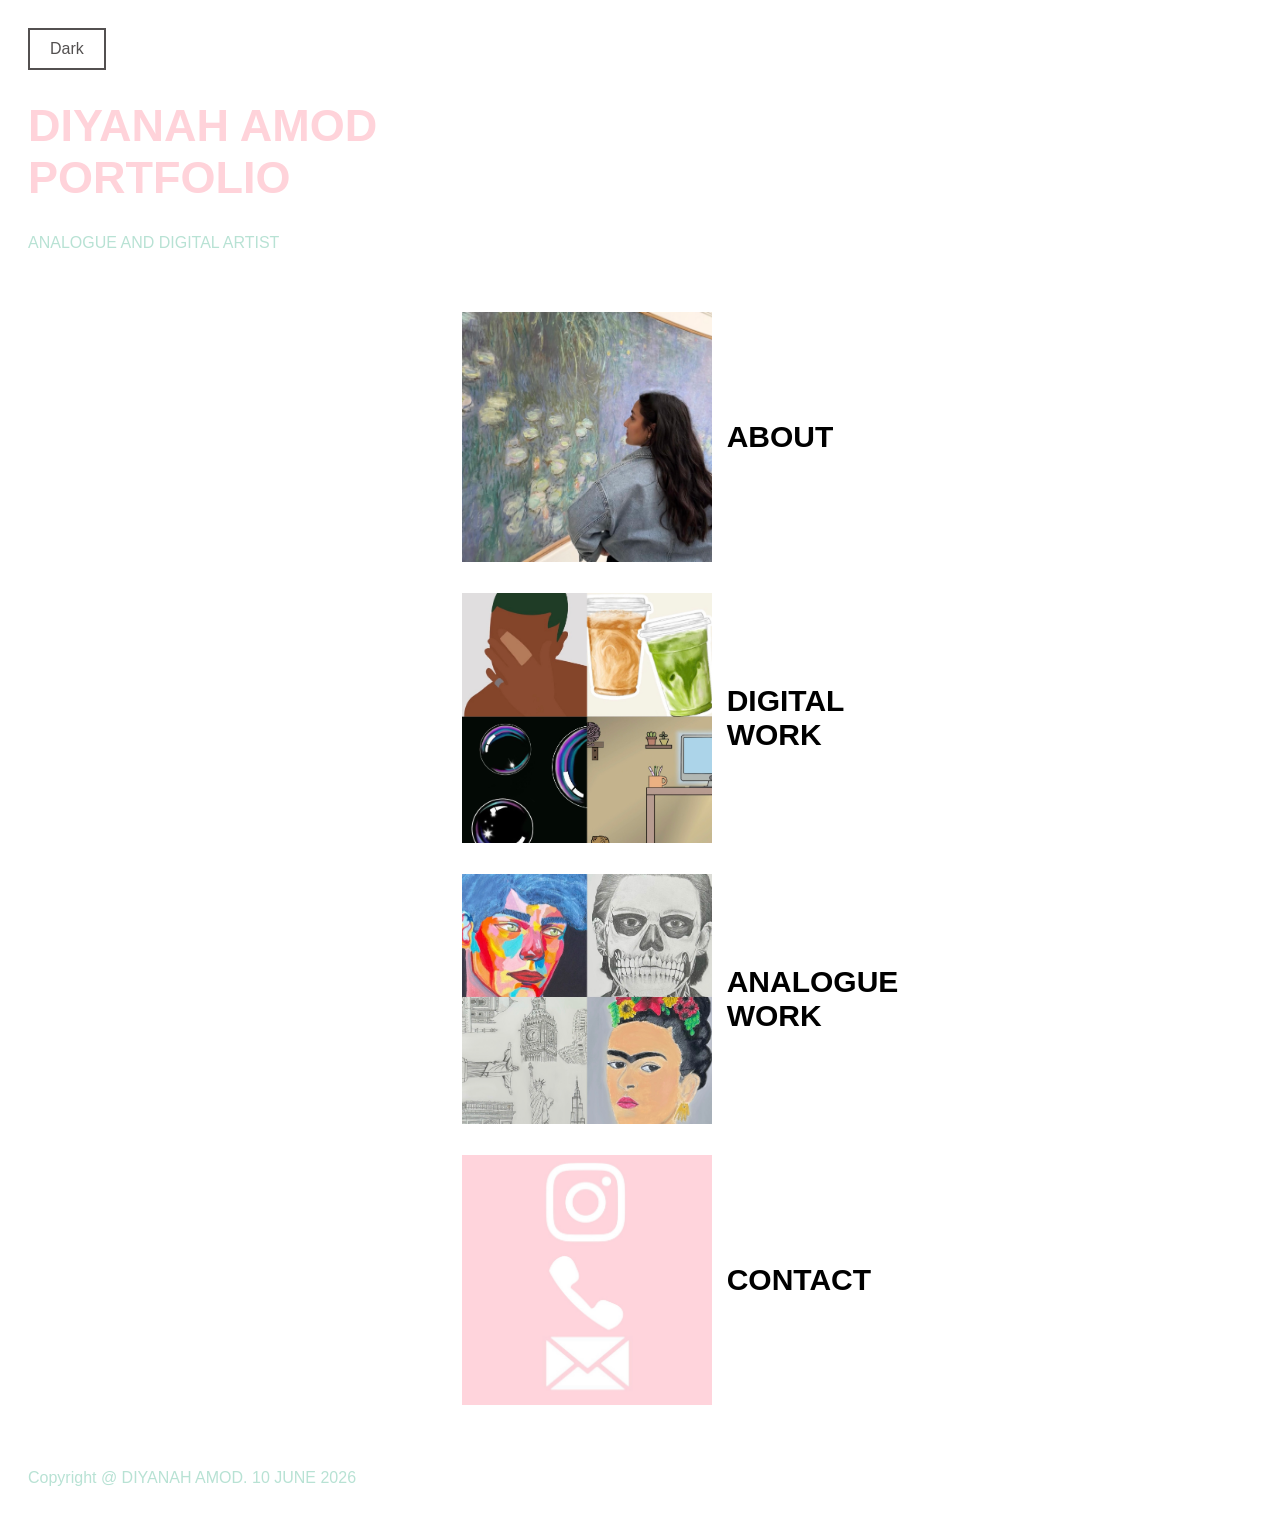
==== docs/index.html @ f0861f55 "Rename Pages to docs for GitHub Pages" ====
<!DOCTYPE html>
<html lang="en">
<head>
    <meta charset="UTF-8">
    <meta name="viewport" content="width=device-width, initial-scale=1.0">
    <meta 
   
    />
    <title>Diyanah Portfolio Website</title>
    <link rel="stylesheet" href="../../styles.css"/>
    <script src="js/app.js" defer></script>

</head>

<body>
    <button id="theme-toggle" class="theme-toggle">Dark</button>


<header>
        <h1 id="main-heading">DIYANAH AMOD<br>PORTFOLIO</h1> 
        <p>ANALOGUE AND DIGITAL ARTIST</p>
</header>


   <footer>
        <p>Copyright @ DIYANAH AMOD. <time datetime="2026-06-10">10 JUNE 2026</time></p>
    </footer>

  
</body>
</html>
---- styles.css ----
/* theme */

h1 {
    font-size: 45px;
    color: rgb(255, 211, 218);
}

p {
    color: rgb(184, 226, 212);
}


body {
    background-color: var(--bg-color);
    color: var(--text-color);
    font-family: Arial, sans-serif;
    padding: 20px;
    
   ;
}

 
body.dark-mode {
    background-color: #2a2a2a;
    color: #cfcfcf;
    border-color: #444444;
    
}

/* theme button */
.theme-toggle-container {
    text-align: center;
    padding: 20px;
}


.theme-toggle {
    background-color: transparent;
    color:  #535050;
    border: 2px solid ;
    border-color: #535050;
    font-size: 16px;
   padding: 10px 20px;
    cursor: pointer;
}

.theme-toggle:hover {
    
    transform: scale(1.05);
}


/* Lightbox */
#lightboxBack {
    display: none;
    position: fixed;
    top: 0;
    left: 0;
    width: 100%;
    height: 100%;
    background-color: #181818;
    z-index: 1000;
    cursor: pointer;
    justify-content: center;
    align-items: center;
}

#lightboxBack.active {
    display: flex;
}

#lightboxImg {
    max-width: 100%;
    max-height: 100%;
   
}

.lightbox-close:hover {
    color: #ccc;
    transform: scale(1.1);
}


/* about */

.about-content {
    display: flex;
    align-items: center;
    justify-content: center;
    gap: 60px;
    max-width: 1200px;
    margin: 50px ;
    padding: 0 20px;
}

.about-img {
    flex: 1;
    max-width: 500px;
    max-height: 500Px;
}

.about-img img {
    width: 100%;
    height: 100%;
  
   
}

.about-text {
    flex: 1;
    max-width: 500px;
    width: 100%;
    height: 100%;
}

.about-text p {
    font-size: 20px;
    line-height: 1.6;
    margin-bottom: 30px;
    color: var(--text-color);
}

.about-text p:first-child {
    font-size: 24px;
    font-weight: bold;
    margin-bottom: 20px;
}

/* sorting */
.work-grid {
    display: grid ;
    grid-template-columns: repeat(auto-fill, minmax(300px, 1fr)) ;
    gap: 20px ;
    padding: 20px ;
}

.work-grid figure {
    
    border-radius: 0px;
    transition: transform 0.3s ease;
}

.work-grid figure:hover {
    transform: scale(1.05);
}

.work-grid img {
    width: 100% ;
    height: 250px ;
    object-fit: cover ; ;
    cursor: pointer;
}

.work-grid figcaption {
    margin-top: 10px;
    text-align: left;
    font-weight: bold;
    color: var(--text-color);
}

.sort-toggle {
     background-color: transparent;
    color:  #535050;
    border: 2px solid ;
    border-color: #535050;
    font-size: 16px;
   padding: 10px 20px;
    cursor: pointer;
   
}

.sort-toggle:hover {
    
    transform: scale(1.05);
}



/* Main nav */
.main-nav {
    padding: 20px;
    margin-bottom: 20px;
    display: flex;
    justify-content: center; 
    width: 100%;
}


.page-links {
    display: flex;
    flex-direction: column;
    align-items: flex-start; 
    gap: 15px;
   min-width: 250px; 
}

.page-links li {
    display: block;
    width: 100%;
}


.page-links li a {

     color: var(--text-color);
    display: flex;
    align-items: center;
    text-decoration: none;
font-size: 15px;
    font-weight: bold;
    padding: 8px ;
  
}

/* indes nav */
.nav-img {
    width: 300px;
    height: 300px;
    object-fit: cover;
    margin-right: 15px;
   
}

body:not(.work-page):not(.info-page) .main-nav .page-links a {
    font-size: 30px;
    padding: 8px 0;
}

body:not(.work-page):not(.info-page) .main-nav .nav-img {
    width: 250px;
    height: 250px;
    margin-right: 15px;
}

body:not(.work-page):not(.info-page) .main-nav .page-links {
    gap: 15px;
}

/* work nav */

.work-page .main-nav .nav-img {
    width: 18px;
    height: 18px;
    margin-right: 10px;
}

.work-page .main-nav .page-links {
    gap: 8px;
}

/* info nav */

.info-page .main-nav .nav-img {
    width: 18px;
    height: 18px;
    margin-right: 10px;
}

.info-page .main-nav .page-links {
    gap: 8px;
}


.work-page .page-links, .info-page .page-links {
    display: flex ;
    flex-direction: row ;
    flex-wrap: wrap;
    justify-content: center;  
    align-items: center;
    
}


.work-page .page-links li a, .info-page .page-links li a {
    flex-direction: column;   
    gap: 20px;
   
}

.work-page .page-links li, .info-page .page-links li {
    display: inline-block;
    width: auto;
}

.work-page .main-nav .nav-img, .info-page .main-nav .nav-img {
    width: 25px;
    height: 25px;
    
}

/* remove home button */
body:not(.work-page):not(.info-page) .page-links li:first-child {
    display: none;
}


/*contact */

.contact-content {
    display: flex;
    align-items: center;
    justify-content: center;
    max-width: 100%;
    margin: 50px ;

}
   

.contact-img {
    max-width: 300px;
}

.contact-img img {
    width: 100%;
    aspect-ratio: 1 / 1;
    object-fit: 100%;
    
}

.contact-text {
    margin-right: 100px;
    max-width: 500px;
}

.contact-text p:first-child {
    font-size: 24px;
    font-weight: bold;
    margin-bottom: 30px;
    color: rgb(184, 226, 212);
;
}

.contact-text ul {
    list-style: none;
    padding: 0;
    margin: 0;
}

.contact-text li {
    font-size: 20px;
    margin-bottom: 15px;
    color: var(--text-color);
}

.contact-text a {
    color: var(--text-color);
    text-decoration: none;
    transition: transform 0.3s ease;
}

.contact-text a:hover {
    text-decoration: underline;
}


@media (max-width: 768px) {
    .contact-content {
        flex-direction: column;
        gap: 40px;
        text-align: center;
    }
    
    .contact-img {
        max-width: 300px;
    }
    
    .contact-text li strong {
        display: block;
        margin-bottom: 5px;
    }
}


@media (max-width: 768px) {
    .about-content {
        flex-direction: column;
        gap: 30px;
        text-align: center;
    }
    
    .about-img {
        max-width: 300px;
    }
}


@media (max-width: 768px) {
    
    .work-page .page-links,
    .info-page .page-links {
        flex-direction: column ;
        gap: 15px;
    }
    
    .work-page .page-links li a,
    .info-page .page-links li a {
        flex-direction: row;
        justify-content: center;
    }
}
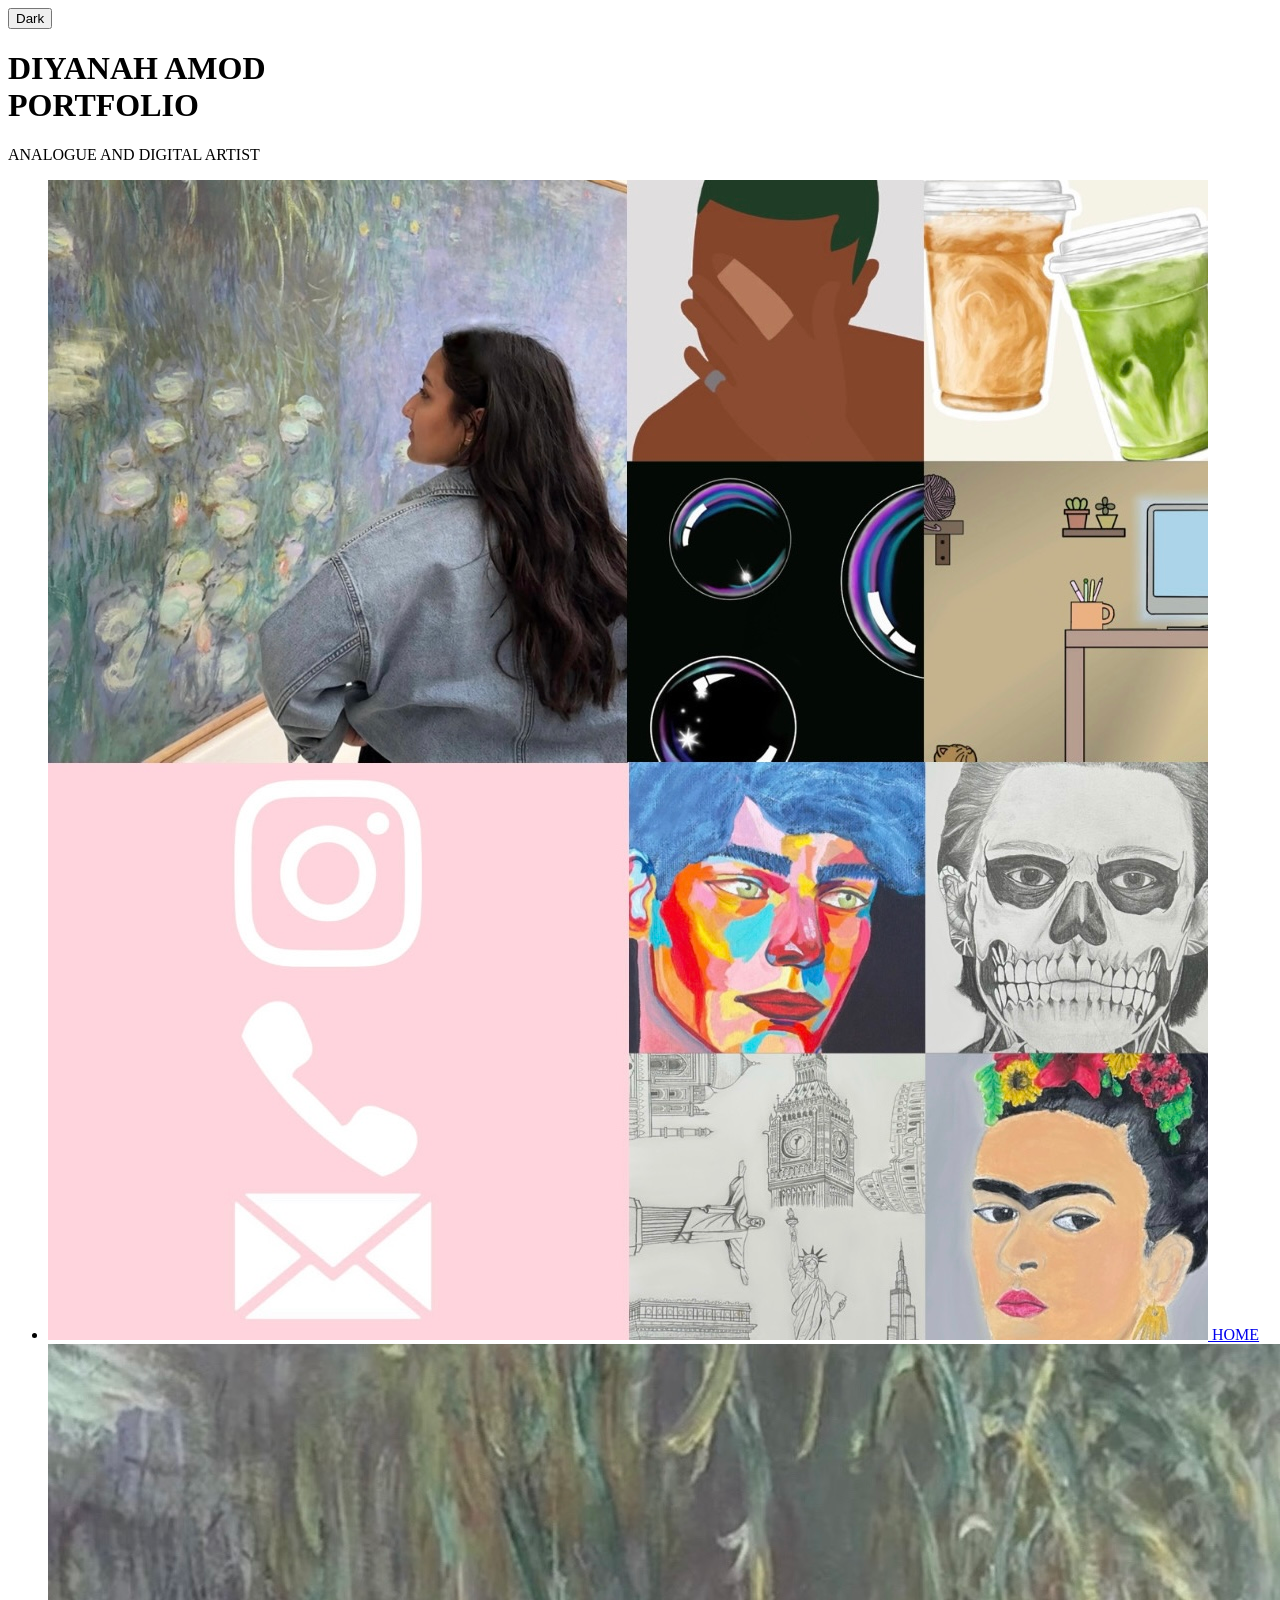
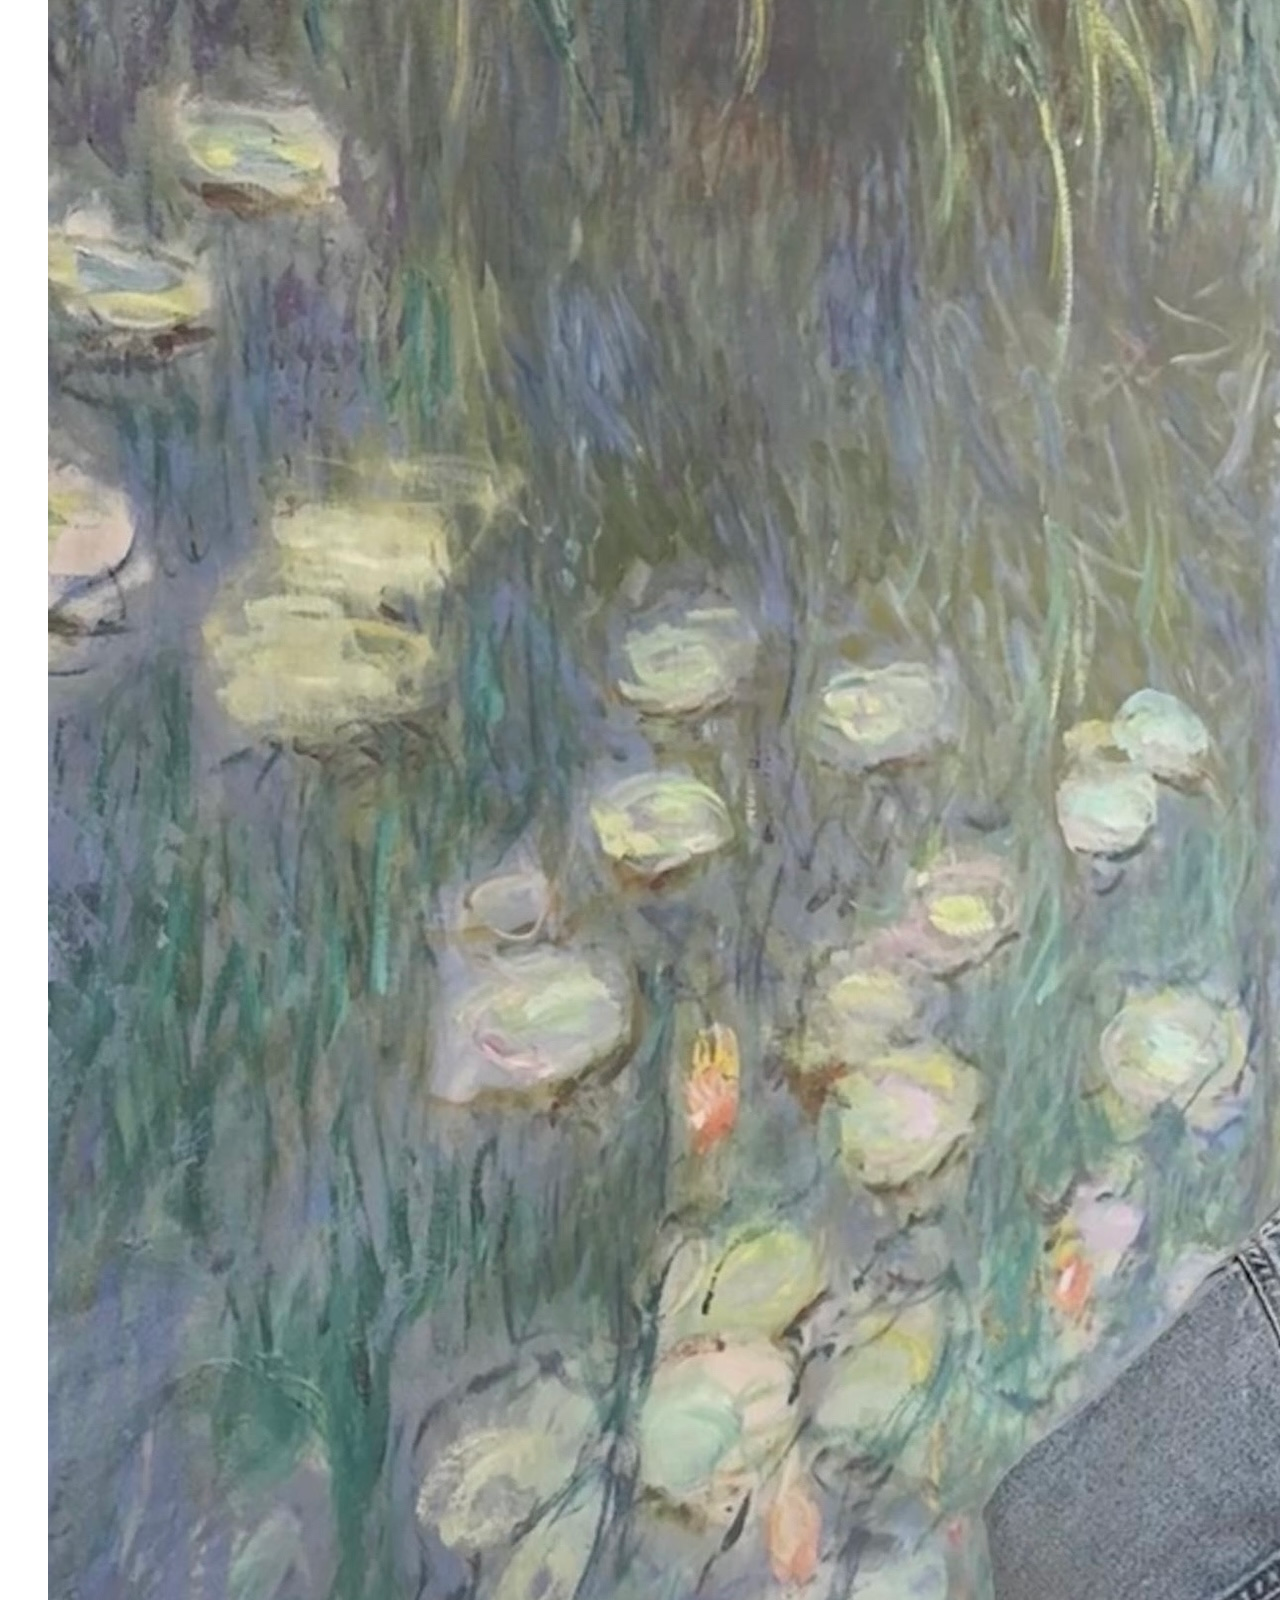
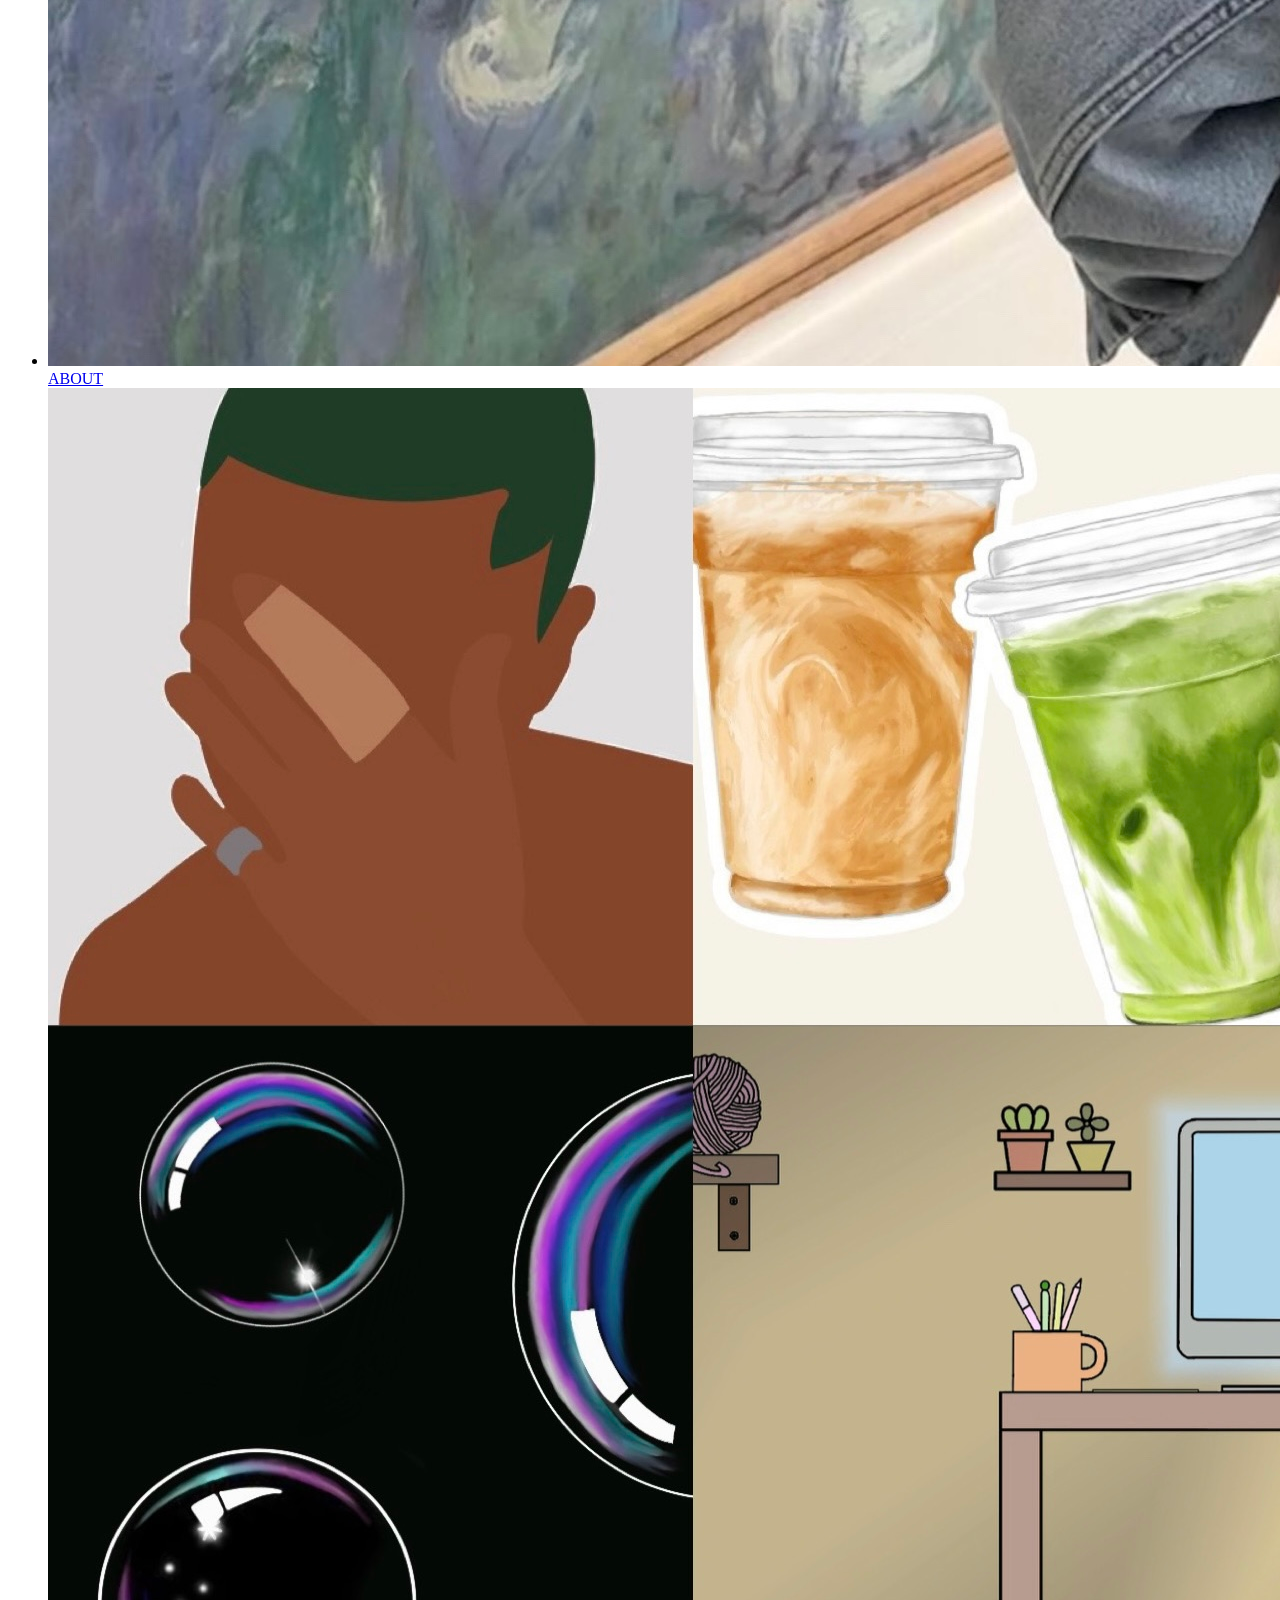
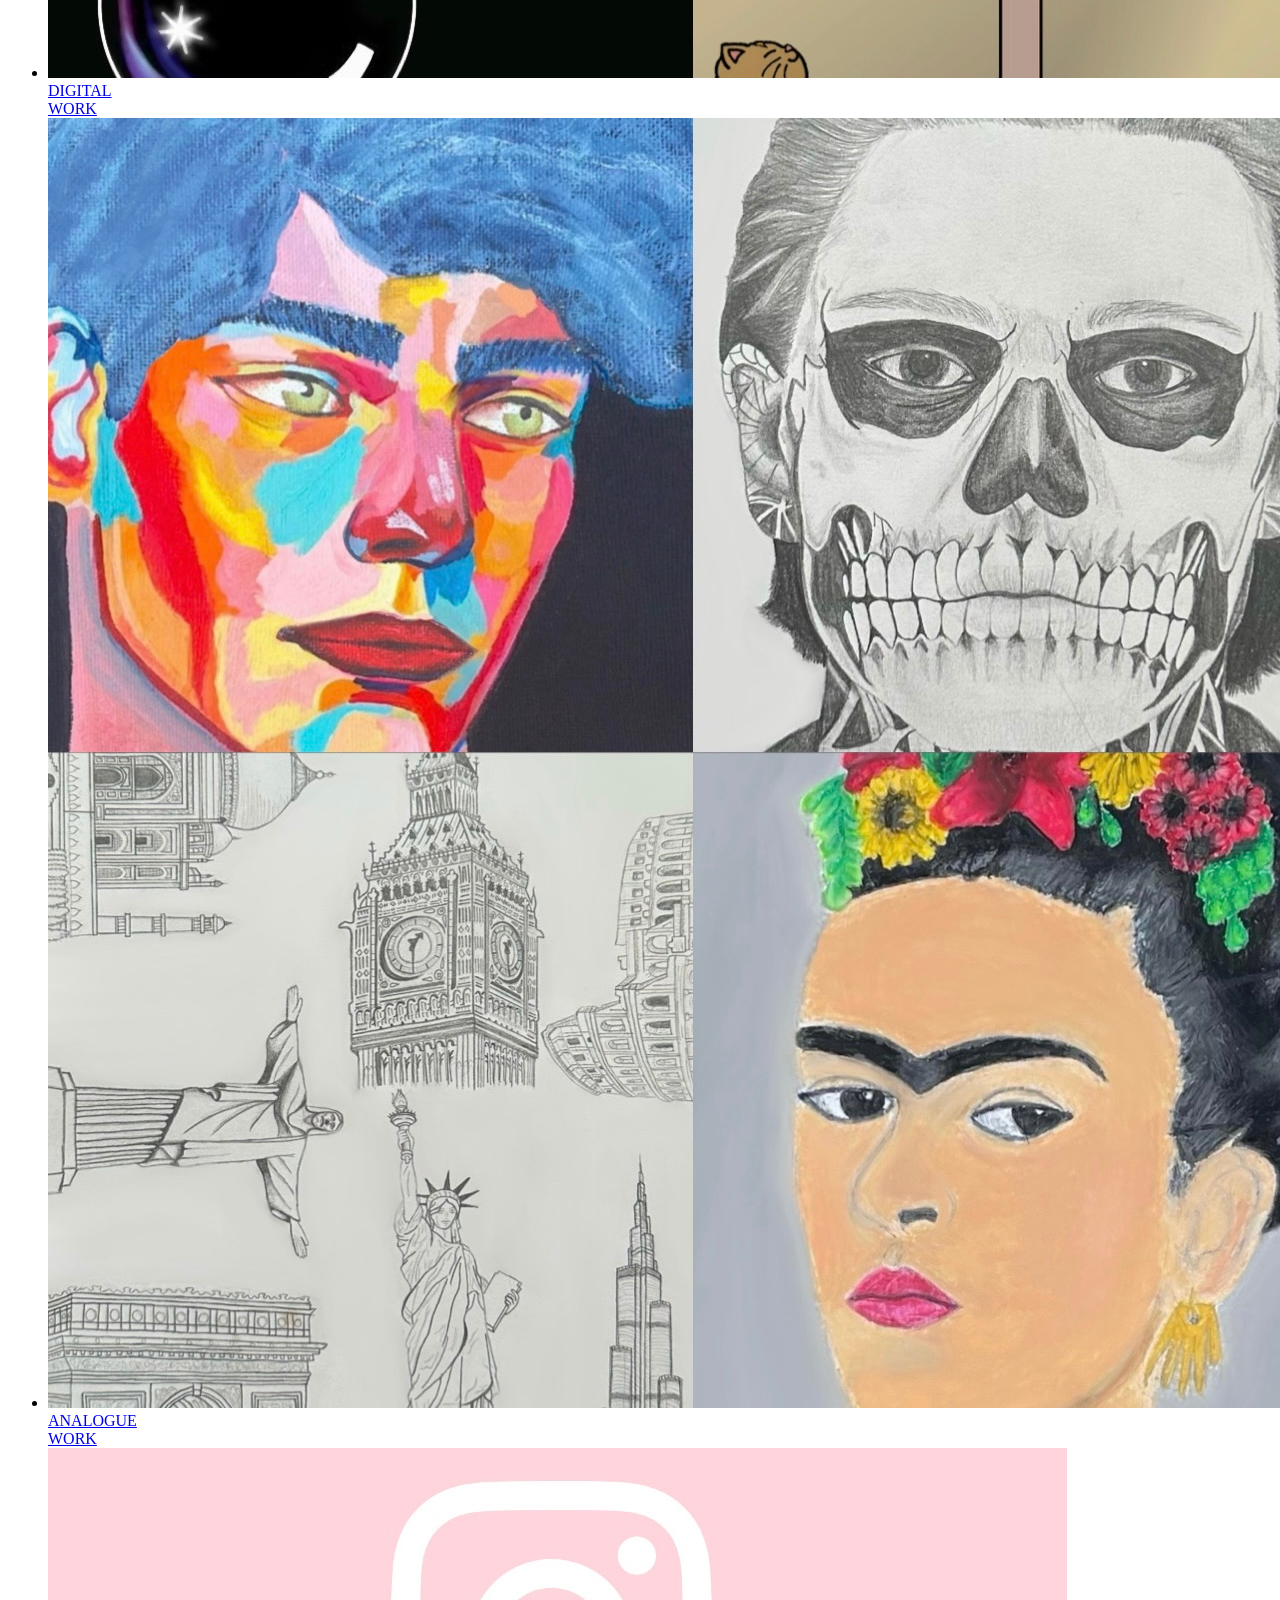
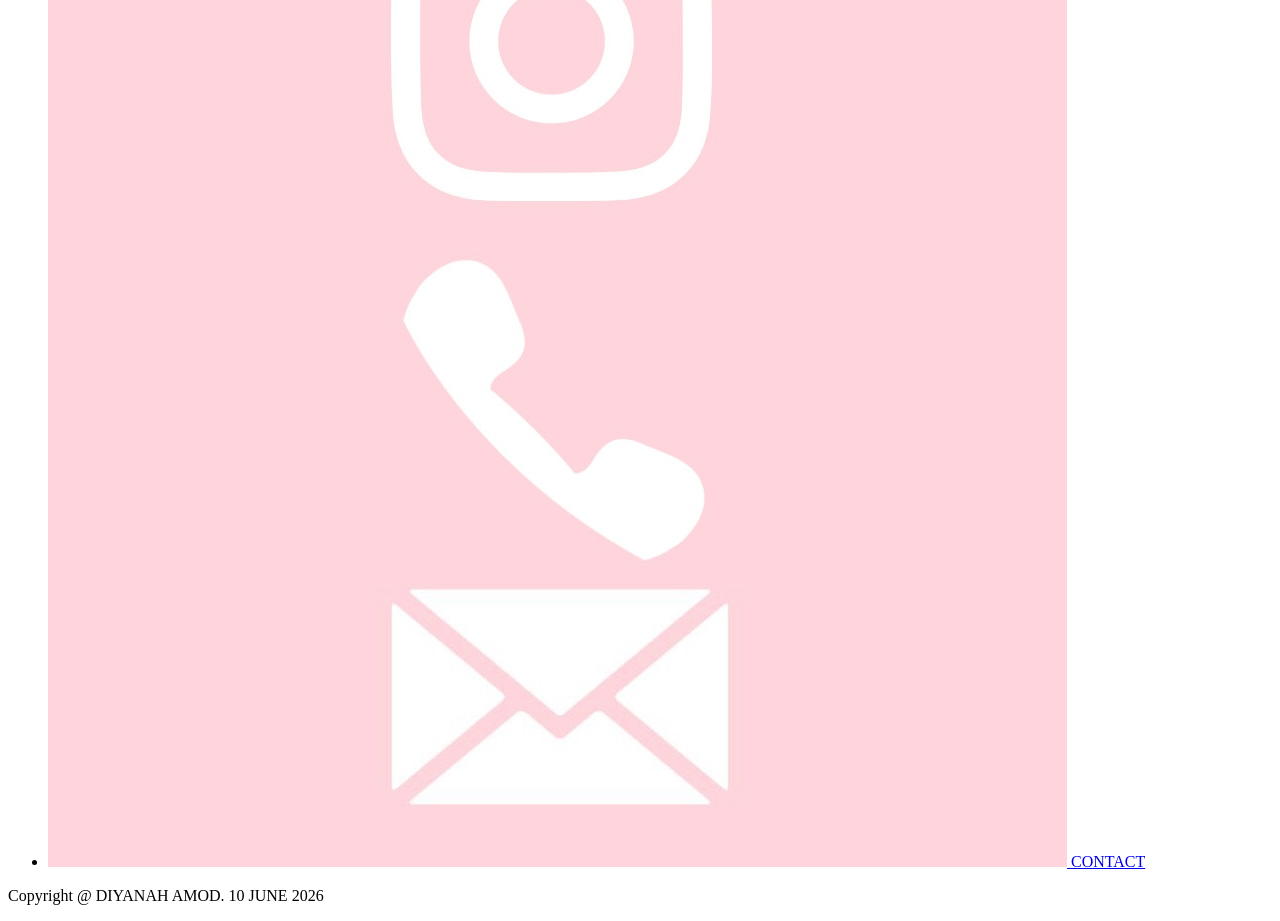
==== commit 35f05e6a: "Fix CSS path from ./ to ../ for all HTML files" ====
--- a/docs/index.html
+++ b/docs/index.html
@@ -7,7 +7,7 @@
    
     />
     <title>Diyanah Portfolio Website</title>
-    <link rel="stylesheet" href="../../styles.css"/>
+    <link rel="stylesheet" href=".../styles.css"/>
     <script src="js/app.js" defer></script>
 
 </head>
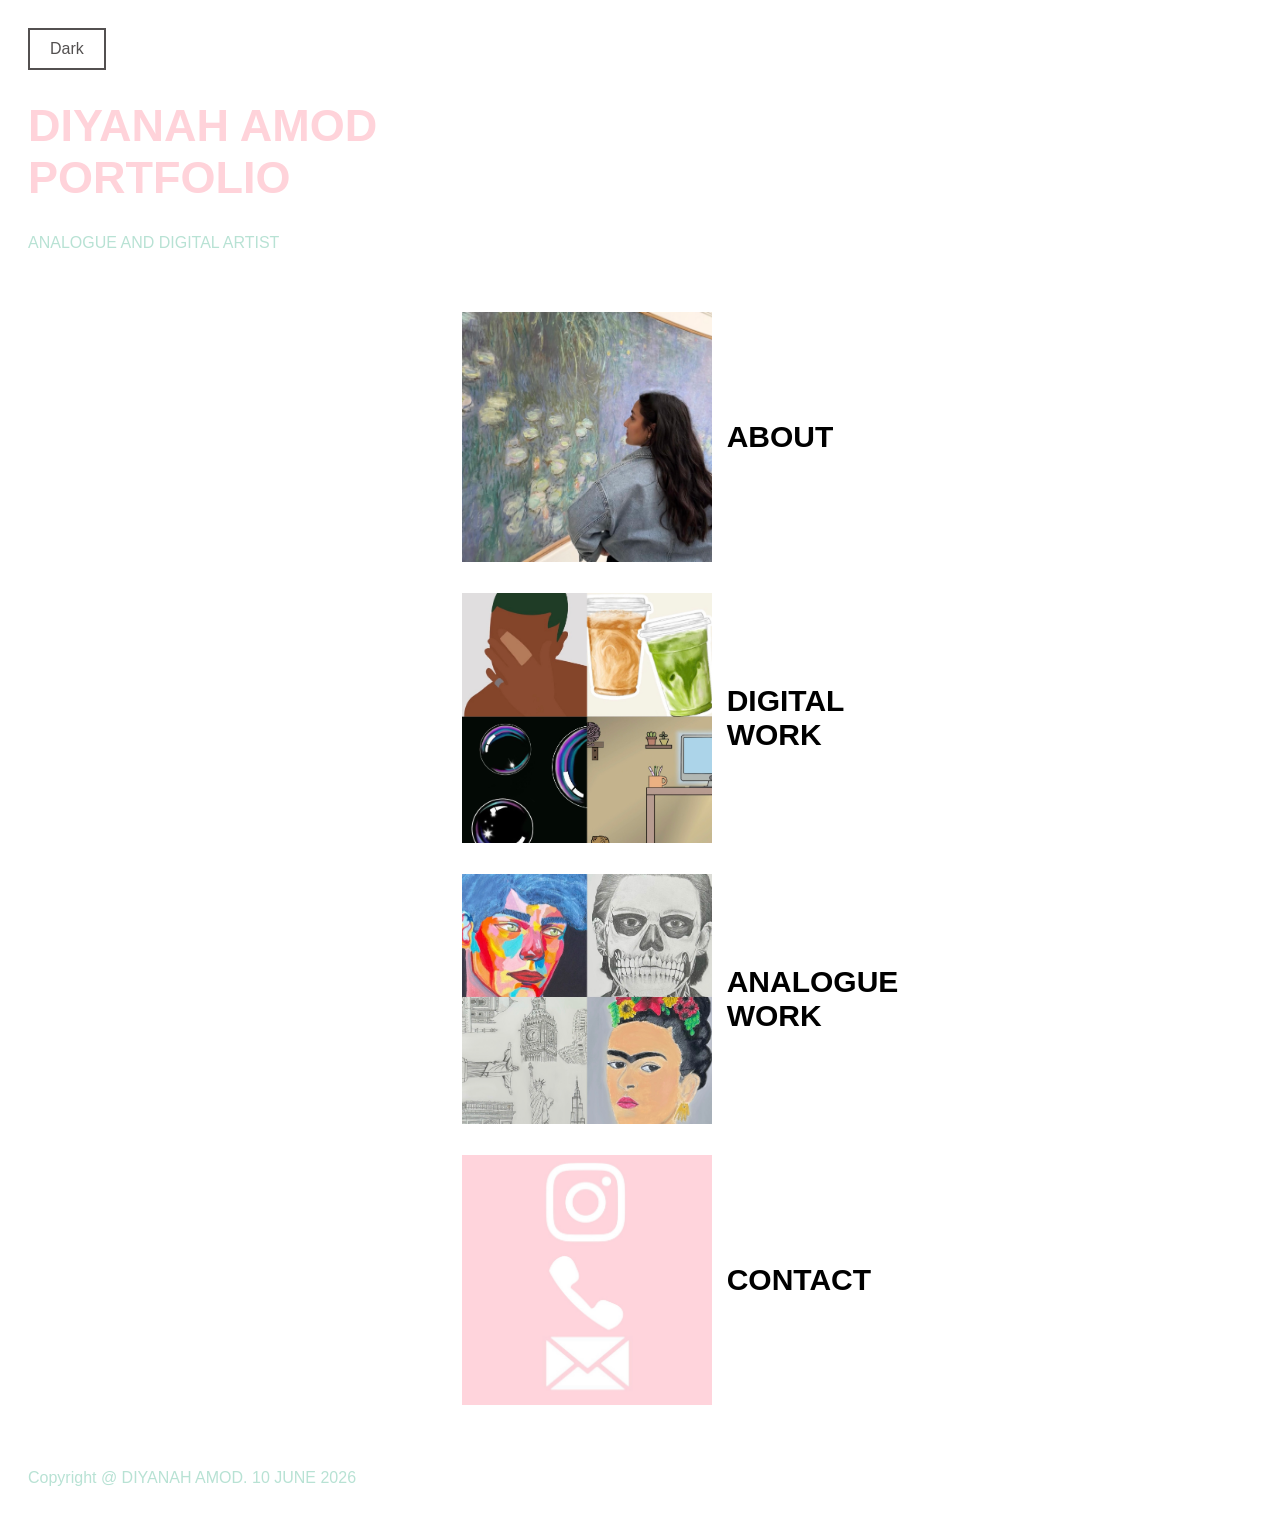
==== commit 14437bd6: "Update index.html changed style path" ====
--- a/docs/index.html
+++ b/docs/index.html
@@ -7,7 +7,7 @@
    
     />
     <title>Diyanah Portfolio Website</title>
-    <link rel="stylesheet" href=".../styles.css"/>
+    <link rel="stylesheet" href="../styles.css"/>
     <script src="js/app.js" defer></script>
 
 </head>
@@ -31,4 +31,4 @@
 </html>
 
 
-        +        
--- a/styles.css
+++ b/styles.css
@@ -0,0 +1,404 @@
+
+
+
+
+/* theme */
+
+h1 {
+    font-size: 45px;
+    color: rgb(255, 211, 218);
+}
+
+p {
+    color: rgb(184, 226, 212);
+}
+
+
+body {
+    background-color: var(--bg-color);
+    color: var(--text-color);
+    font-family: Arial, sans-serif;
+    padding: 20px;
+    
+   ;
+}
+
+ 
+body.dark-mode {
+    background-color: #2a2a2a;
+    color: #cfcfcf;
+    border-color: #444444;
+    
+}
+
+/* theme button */
+.theme-toggle-container {
+    text-align: center;
+    padding: 20px;
+}
+
+
+.theme-toggle {
+    background-color: transparent;
+    color:  #535050;
+    border: 2px solid ;
+    border-color: #535050;
+    font-size: 16px;
+   padding: 10px 20px;
+    cursor: pointer;
+}
+
+.theme-toggle:hover {
+    
+    transform: scale(1.05);
+}
+
+
+/* Lightbox */
+#lightboxBack {
+    display: none;
+    position: fixed;
+    top: 0;
+    left: 0;
+    width: 100%;
+    height: 100%;
+    background-color: #181818;
+    z-index: 1000;
+    cursor: pointer;
+    justify-content: center;
+    align-items: center;
+}
+
+#lightboxBack.active {
+    display: flex;
+}
+
+#lightboxImg {
+    max-width: 100%;
+    max-height: 100%;
+   
+}
+
+.lightbox-close:hover {
+    color: #ccc;
+    transform: scale(1.1);
+}
+
+
+/* about */
+
+.about-content {
+    display: flex;
+    align-items: center;
+    justify-content: center;
+    gap: 60px;
+    max-width: 1200px;
+    margin: 50px ;
+    padding: 0 20px;
+}
+
+.about-img {
+    flex: 1;
+    max-width: 500px;
+    max-height: 500Px;
+}
+
+.about-img img {
+    width: 100%;
+    height: 100%;
+  
+   
+}
+
+.about-text {
+    flex: 1;
+    max-width: 500px;
+    width: 100%;
+    height: 100%;
+}
+
+.about-text p {
+    font-size: 20px;
+    line-height: 1.6;
+    margin-bottom: 30px;
+    color: var(--text-color);
+}
+
+.about-text p:first-child {
+    font-size: 24px;
+    font-weight: bold;
+    margin-bottom: 20px;
+}
+
+/* sorting */
+.work-grid {
+    display: grid ;
+    grid-template-columns: repeat(auto-fill, minmax(300px, 1fr)) ;
+    gap: 20px ;
+    padding: 20px ;
+}
+
+.work-grid figure {
+    
+    border-radius: 0px;
+    transition: transform 0.3s ease;
+}
+
+.work-grid figure:hover {
+    transform: scale(1.05);
+}
+
+.work-grid img {
+    width: 100% ;
+    height: 250px ;
+    object-fit: cover ; ;
+    cursor: pointer;
+}
+
+.work-grid figcaption {
+    margin-top: 10px;
+    text-align: left;
+    font-weight: bold;
+    color: var(--text-color);
+}
+
+.sort-toggle {
+     background-color: transparent;
+    color:  #535050;
+    border: 2px solid ;
+    border-color: #535050;
+    font-size: 16px;
+   padding: 10px 20px;
+    cursor: pointer;
+   
+}
+
+.sort-toggle:hover {
+    
+    transform: scale(1.05);
+}
+
+
+
+/* Main nav */
+.main-nav {
+    padding: 20px;
+    margin-bottom: 20px;
+    display: flex;
+    justify-content: center; 
+    width: 100%;
+}
+
+
+.page-links {
+    display: flex;
+    flex-direction: column;
+    align-items: flex-start; 
+    gap: 15px;
+   min-width: 250px; 
+}
+
+.page-links li {
+    display: block;
+    width: 100%;
+}
+
+
+.page-links li a {
+
+     color: var(--text-color);
+    display: flex;
+    align-items: center;
+    text-decoration: none;
+font-size: 15px;
+    font-weight: bold;
+    padding: 8px ;
+  
+}
+
+/* indes nav */
+.nav-img {
+    width: 300px;
+    height: 300px;
+    object-fit: cover;
+    margin-right: 15px;
+   
+}
+
+body:not(.work-page):not(.info-page) .main-nav .page-links a {
+    font-size: 30px;
+    padding: 8px 0;
+}
+
+body:not(.work-page):not(.info-page) .main-nav .nav-img {
+    width: 250px;
+    height: 250px;
+    margin-right: 15px;
+}
+
+body:not(.work-page):not(.info-page) .main-nav .page-links {
+    gap: 15px;
+}
+
+/* work nav */
+
+.work-page .main-nav .nav-img {
+    width: 18px;
+    height: 18px;
+    margin-right: 10px;
+}
+
+.work-page .main-nav .page-links {
+    gap: 8px;
+}
+
+/* info nav */
+
+.info-page .main-nav .nav-img {
+    width: 18px;
+    height: 18px;
+    margin-right: 10px;
+}
+
+.info-page .main-nav .page-links {
+    gap: 8px;
+}
+
+
+.work-page .page-links, .info-page .page-links {
+    display: flex ;
+    flex-direction: row ;
+    flex-wrap: wrap;
+    justify-content: center;  
+    align-items: center;
+    
+}
+
+
+.work-page .page-links li a, .info-page .page-links li a {
+    flex-direction: column;   
+    gap: 20px;
+   
+}
+
+.work-page .page-links li, .info-page .page-links li {
+    display: inline-block;
+    width: auto;
+}
+
+.work-page .main-nav .nav-img, .info-page .main-nav .nav-img {
+    width: 25px;
+    height: 25px;
+    
+}
+
+/* remove home button */
+body:not(.work-page):not(.info-page) .page-links li:first-child {
+    display: none;
+}
+
+
+/*contact */
+
+.contact-content {
+    display: flex;
+    align-items: center;
+    justify-content: center;
+    max-width: 100%;
+    margin: 50px ;
+
+}
+   
+
+.contact-img {
+    max-width: 300px;
+}
+
+.contact-img img {
+    width: 100%;
+    aspect-ratio: 1 / 1;
+    object-fit: 100%;
+    
+}
+
+.contact-text {
+    margin-right: 100px;
+    max-width: 500px;
+}
+
+.contact-text p:first-child {
+    font-size: 24px;
+    font-weight: bold;
+    margin-bottom: 30px;
+    color: rgb(184, 226, 212);
+;
+}
+
+.contact-text ul {
+    list-style: none;
+    padding: 0;
+    margin: 0;
+}
+
+.contact-text li {
+    font-size: 20px;
+    margin-bottom: 15px;
+    color: var(--text-color);
+}
+
+.contact-text a {
+    color: var(--text-color);
+    text-decoration: none;
+    transition: transform 0.3s ease;
+}
+
+.contact-text a:hover {
+    text-decoration: underline;
+}
+
+
+@media (max-width: 768px) {
+    .contact-content {
+        flex-direction: column;
+        gap: 40px;
+        text-align: center;
+    }
+    
+    .contact-img {
+        max-width: 300px;
+    }
+    
+    .contact-text li strong {
+        display: block;
+        margin-bottom: 5px;
+    }
+}
+
+
+@media (max-width: 768px) {
+    .about-content {
+        flex-direction: column;
+        gap: 30px;
+        text-align: center;
+    }
+    
+    .about-img {
+        max-width: 300px;
+    }
+}
+
+
+@media (max-width: 768px) {
+    
+    .work-page .page-links,
+    .info-page .page-links {
+        flex-direction: column ;
+        gap: 15px;
+    }
+    
+    .work-page .page-links li a,
+    .info-page .page-links li a {
+        flex-direction: row;
+        justify-content: center;
+    }
+}
